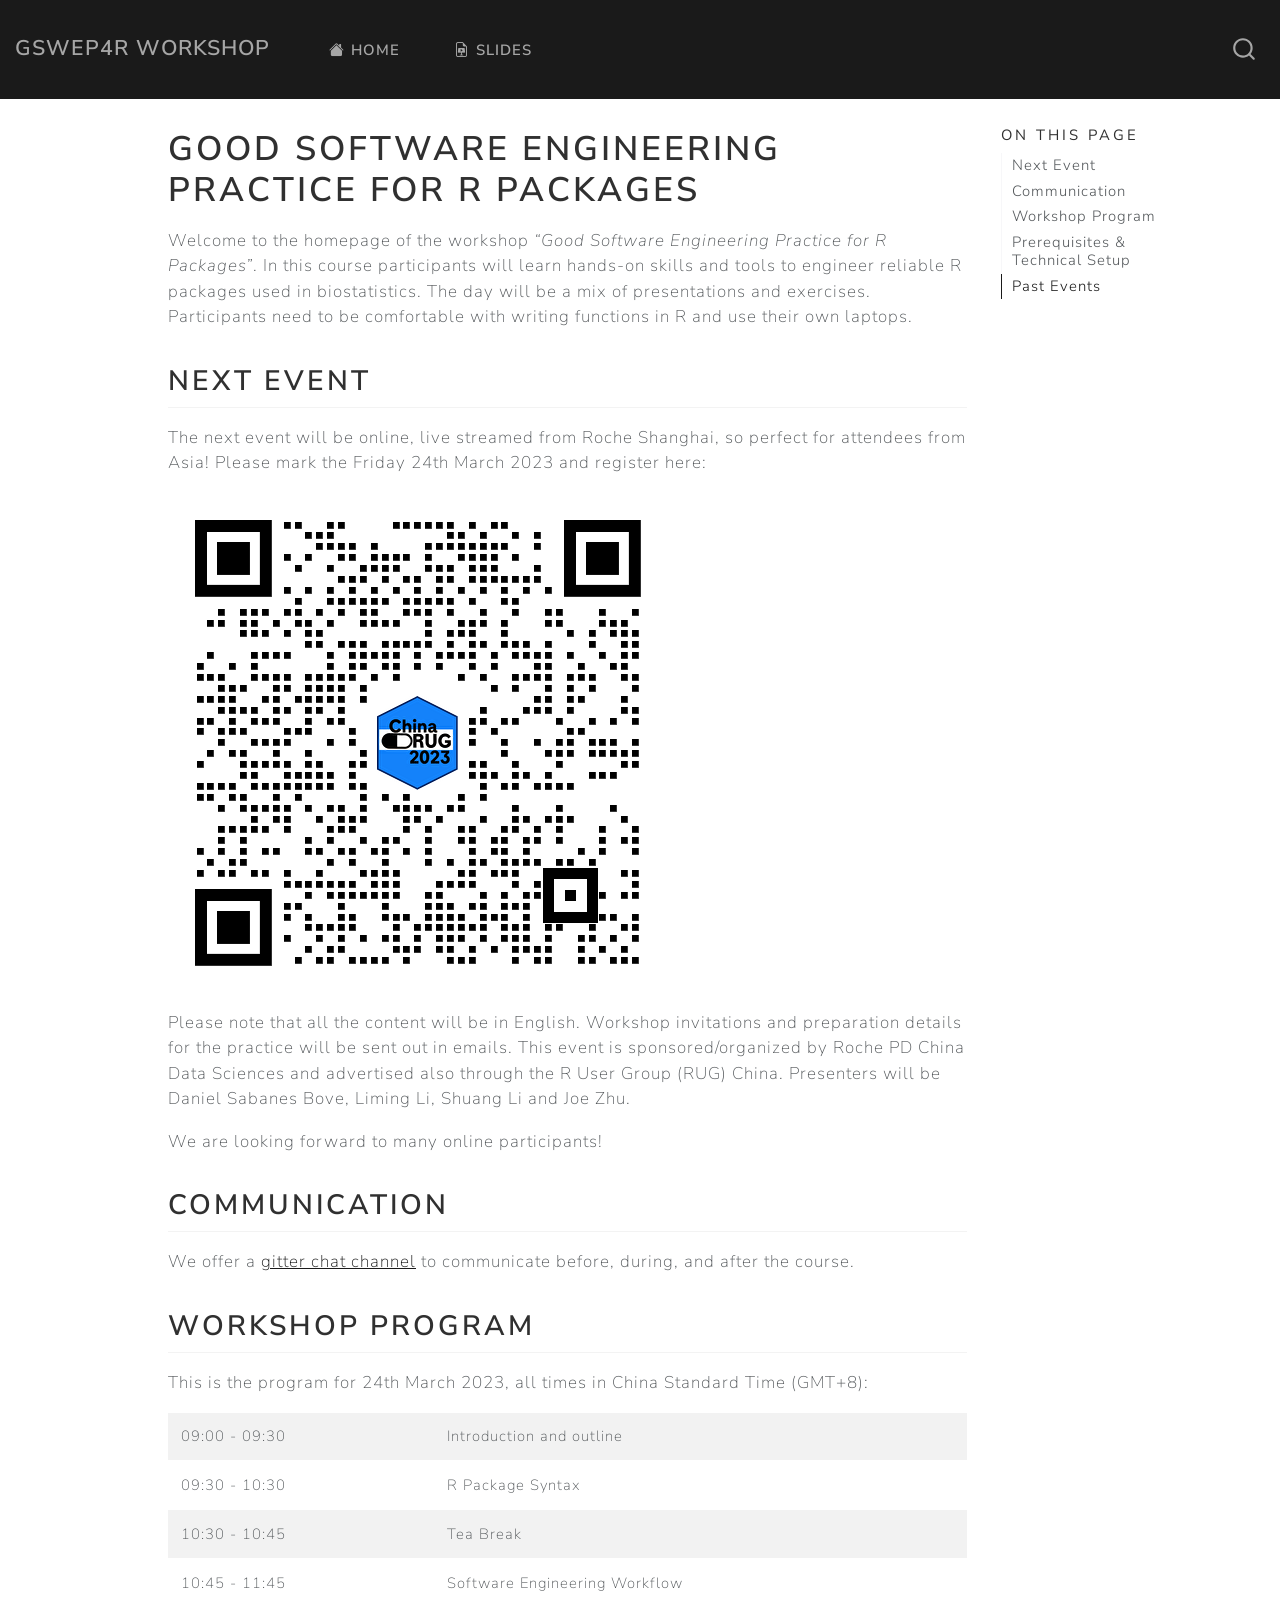
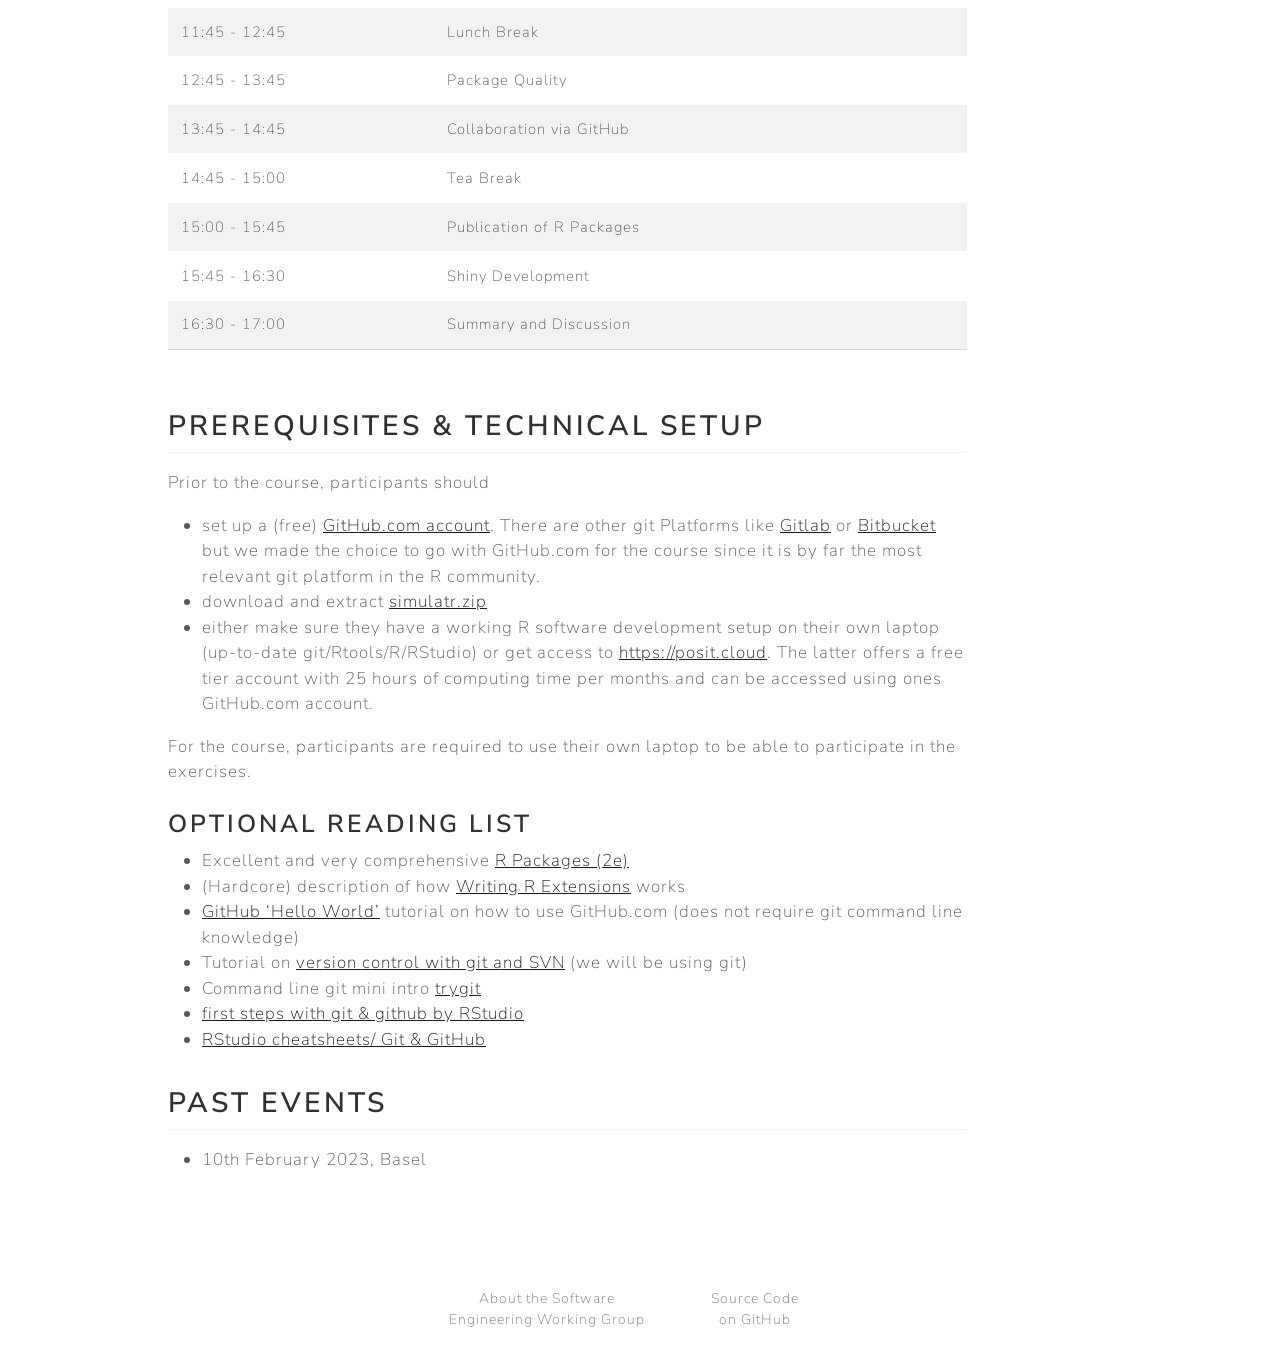
==== index.html @ db61dd80 "deploy: 1c4f6237d83f800ac7778e2af74d31e7d1743dab" ====
<!DOCTYPE html>
<html xmlns="http://www.w3.org/1999/xhtml" lang="en" xml:lang="en"><head>

<meta charset="utf-8">
<meta name="generator" content="quarto-1.3.433">

<meta name="viewport" content="width=device-width, initial-scale=1.0, user-scalable=yes">


<title>GSWEP4R Workshop - Good Software Engineering Practice for R Packages</title>
<style>
code{white-space: pre-wrap;}
span.smallcaps{font-variant: small-caps;}
div.columns{display: flex; gap: min(4vw, 1.5em);}
div.column{flex: auto; overflow-x: auto;}
div.hanging-indent{margin-left: 1.5em; text-indent: -1.5em;}
ul.task-list{list-style: none;}
ul.task-list li input[type="checkbox"] {
  width: 0.8em;
  margin: 0 0.8em 0.2em -1em; /* quarto-specific, see https://github.com/quarto-dev/quarto-cli/issues/4556 */ 
  vertical-align: middle;
}
</style>


<script src="site_libs/quarto-nav/quarto-nav.js"></script>
<script src="site_libs/quarto-nav/headroom.min.js"></script>
<script src="site_libs/clipboard/clipboard.min.js"></script>
<script src="site_libs/quarto-search/autocomplete.umd.js"></script>
<script src="site_libs/quarto-search/fuse.min.js"></script>
<script src="site_libs/quarto-search/quarto-search.js"></script>
<meta name="quarto:offset" content="./">
<script src="site_libs/quarto-html/quarto.js"></script>
<script src="site_libs/quarto-html/popper.min.js"></script>
<script src="site_libs/quarto-html/tippy.umd.min.js"></script>
<script src="site_libs/quarto-html/anchor.min.js"></script>
<link href="site_libs/quarto-html/tippy.css" rel="stylesheet">
<link href="site_libs/quarto-html/quarto-syntax-highlighting.css" rel="stylesheet" id="quarto-text-highlighting-styles">
<script src="site_libs/bootstrap/bootstrap.min.js"></script>
<link href="site_libs/bootstrap/bootstrap-icons.css" rel="stylesheet">
<link href="site_libs/bootstrap/bootstrap.min.css" rel="stylesheet" id="quarto-bootstrap" data-mode="light">
<script id="quarto-search-options" type="application/json">{
  "location": "navbar",
  "copy-button": false,
  "collapse-after": 3,
  "panel-placement": "end",
  "type": "overlay",
  "limit": 20,
  "language": {
    "search-no-results-text": "No results",
    "search-matching-documents-text": "matching documents",
    "search-copy-link-title": "Copy link to search",
    "search-hide-matches-text": "Hide additional matches",
    "search-more-match-text": "more match in this document",
    "search-more-matches-text": "more matches in this document",
    "search-clear-button-title": "Clear",
    "search-detached-cancel-button-title": "Cancel",
    "search-submit-button-title": "Submit",
    "search-label": "Search"
  }
}</script>


<link rel="stylesheet" href="styles.css">
</head>

<body class="nav-fixed">

<div id="quarto-search-results"></div>
  <header id="quarto-header" class="headroom fixed-top">
    <nav class="navbar navbar-expand-lg navbar-dark ">
      <div class="navbar-container container-fluid">
      <div class="navbar-brand-container">
    <a class="navbar-brand" href="./index.html">
    <span class="navbar-title">GSWEP4R Workshop</span>
    </a>
  </div>
            <div id="quarto-search" class="" title="Search"></div>
          <button class="navbar-toggler" type="button" data-bs-toggle="collapse" data-bs-target="#navbarCollapse" aria-controls="navbarCollapse" aria-expanded="false" aria-label="Toggle navigation" onclick="if (window.quartoToggleHeadroom) { window.quartoToggleHeadroom(); }">
  <span class="navbar-toggler-icon"></span>
</button>
          <div class="collapse navbar-collapse" id="navbarCollapse">
            <ul class="navbar-nav navbar-nav-scroll me-auto">
  <li class="nav-item">
    <a class="nav-link active" href="./index.html" rel="" target="" aria-current="page"><i class="bi bi-house-fill" role="img">
</i> 
 <span class="menu-text">Home</span></a>
  </li>  
  <li class="nav-item">
    <a class="nav-link" href="./listing.html" rel="" target=""><i class="bi bi-file-earmark-slides" role="img">
</i> 
 <span class="menu-text">Slides</span></a>
  </li>  
</ul>
            <div class="quarto-navbar-tools ms-auto">
</div>
          </div> <!-- /navcollapse -->
      </div> <!-- /container-fluid -->
    </nav>
</header>
<!-- content -->
<div id="quarto-content" class="quarto-container page-columns page-rows-contents page-layout-article page-navbar">
<!-- sidebar -->
<!-- margin-sidebar -->
    <div id="quarto-margin-sidebar" class="sidebar margin-sidebar">
        <nav id="TOC" role="doc-toc" class="toc-active">
    <h2 id="toc-title">On this page</h2>
   
  <ul>
  <li><a href="#next-event" id="toc-next-event" class="nav-link active" data-scroll-target="#next-event">Next Event</a></li>
  <li><a href="#communication" id="toc-communication" class="nav-link" data-scroll-target="#communication">Communication</a></li>
  <li><a href="#workshop-program" id="toc-workshop-program" class="nav-link" data-scroll-target="#workshop-program">Workshop Program</a></li>
  <li><a href="#prerequisites-technical-setup" id="toc-prerequisites-technical-setup" class="nav-link" data-scroll-target="#prerequisites-technical-setup">Prerequisites &amp; Technical Setup</a>
  <ul class="collapse">
  <li><a href="#optional-reading-list" id="toc-optional-reading-list" class="nav-link" data-scroll-target="#optional-reading-list">Optional reading list</a></li>
  </ul></li>
  <li><a href="#past-events" id="toc-past-events" class="nav-link" data-scroll-target="#past-events">Past Events</a></li>
  </ul>
</nav>
    </div>
<!-- main -->
<main class="content" id="quarto-document-content">

<header id="title-block-header" class="quarto-title-block default">
<div class="quarto-title">
<h1 class="title">Good Software Engineering Practice for R Packages</h1>
</div>



<div class="quarto-title-meta">

    
  
    
  </div>
  

</header>

<!--
Creators (initial authors): 
- Daniel Sabanes Bove, https://github.com/danielinteractive/ and www.linkedin.com/in/danielsabanesbove/
- Friedrich Pahlke, https://github.com/fpahlke/ and www.linkedin.com/in/pahlke/
- Kevin Kunzmann, https://github.com/kkmann/ and https://www.linkedin.com/in/kevin-kunzmann-6486a11bb/
In the current version, changes were done by (later authors):
- Liming Li, https://github.com/clarkliming
- Joe Zhu, https://github.com/shajoezhu and http://www.linkedin.com/in/joe-zhu-464b5818
- Shuang Li, https://github.com/shuangli22
License: This work is licensed under the Creative Commons Attribution-ShareAlike 4.0 International License.
To view a copy of this license, visit http://creativecommons.org/licenses/by-sa/4.0/.
The source files are hosted at https://github.com/openpharma/workshop-r-swe, which is forked from
the original version at https://github.com/kkmann/workshop-r-swe.
Important: To use this work you must provide the name of the creators (initial authors), a link to the material, a link to the license, and indicate if changes were made.
-->
<p>Welcome to the homepage of the workshop <em>“Good Software Engineering Practice for R Packages”</em>. In this course participants will learn hands-on skills and tools to engineer reliable R packages used in biostatistics. The day will be a mix of presentations and exercises. Participants need to be comfortable with writing functions in R and use their own laptops.</p>
<section id="next-event" class="level2">
<h2 class="anchored" data-anchor-id="next-event">Next Event</h2>
<p>The next event will be online, live streamed from Roche Shanghai, so perfect for attendees from Asia! Please mark the Friday 24th March 2023 and register here:</p>
<p><img src="resources/asia-24Mar2023-barcode.png" class="img-fluid"></p>
<p>Please note that all the content will be in English. Workshop invitations and preparation details for the practice will be sent out in emails. This event is sponsored/organized by Roche PD China Data Sciences and advertised also through the R User Group (RUG) China. Presenters will be Daniel Sabanes Bove, Liming Li, Shuang Li and Joe Zhu.</p>
<p>We are looking forward to many online participants!</p>
</section>
<section id="communication" class="level2">
<h2 class="anchored" data-anchor-id="communication">Communication</h2>
<p>We offer a <a href="https://matrix.to/#/#workshop-r-swe_community:gitter.im">gitter chat channel</a> to communicate before, during, and after the course.</p>
</section>
<section id="workshop-program" class="level2">
<h2 class="anchored" data-anchor-id="workshop-program">Workshop Program</h2>
<p>This is the program for 24th March 2023, all times in China Standard Time (GMT+8):</p>
<div class="cell">
<div class="cell-output-display">
<table class="table table-sm table-striped small">
<tbody>
<tr class="odd">
<td style="text-align: left;">09:00 - 09:30</td>
<td style="text-align: left;">Introduction and outline</td>
</tr>
<tr class="even">
<td style="text-align: left;">09:30 - 10:30</td>
<td style="text-align: left;">R Package Syntax</td>
</tr>
<tr class="odd">
<td style="text-align: left;">10:30 - 10:45</td>
<td style="text-align: left;">Tea Break</td>
</tr>
<tr class="even">
<td style="text-align: left;">10:45 - 11:45</td>
<td style="text-align: left;">Software Engineering Workflow</td>
</tr>
<tr class="odd">
<td style="text-align: left;">11:45 - 12:45</td>
<td style="text-align: left;">Lunch Break</td>
</tr>
<tr class="even">
<td style="text-align: left;">12:45 - 13:45</td>
<td style="text-align: left;">Package Quality</td>
</tr>
<tr class="odd">
<td style="text-align: left;">13:45 - 14:45</td>
<td style="text-align: left;">Collaboration via GitHub</td>
</tr>
<tr class="even">
<td style="text-align: left;">14:45 - 15:00</td>
<td style="text-align: left;">Tea Break</td>
</tr>
<tr class="odd">
<td style="text-align: left;">15:00 - 15:45</td>
<td style="text-align: left;">Publication of R Packages</td>
</tr>
<tr class="even">
<td style="text-align: left;">15:45 - 16:30</td>
<td style="text-align: left;">Shiny Development</td>
</tr>
<tr class="odd">
<td style="text-align: left;">16:30 - 17:00</td>
<td style="text-align: left;">Summary and Discussion</td>
</tr>
</tbody>
</table>
</div>
</div>
</section>
<section id="prerequisites-technical-setup" class="level2">
<h2 class="anchored" data-anchor-id="prerequisites-technical-setup">Prerequisites &amp; Technical Setup</h2>
<p>Prior to the course, participants should</p>
<ul>
<li>set up a (free) <a href="https://github.com/join">GitHub.com account</a>. There are other git Platforms like <a href="https://about.gitlab.com/">Gitlab</a> or <a href="https://bitbucket.org/">Bitbucket</a> but we made the choice to go with GitHub.com for the course since it is by far the most relevant git platform in the R community.</li>
<li>download and extract <a href="slides/download/simulatr.zip">simulatr.zip</a></li>
<li>either make sure they have a working R software development setup on their own laptop (up-to-date git/Rtools/R/RStudio) or get access to <a href="https://posit.cloud" class="uri">https://posit.cloud</a>. The latter offers a free tier account with 25 hours of computing time per months and can be accessed using ones GitHub.com account.</li>
</ul>
<p>For the course, participants are required to use their own laptop to be able to participate in the exercises.</p>
<section id="optional-reading-list" class="level3">
<h3 class="anchored" data-anchor-id="optional-reading-list">Optional reading list</h3>
<ul>
<li>Excellent and very comprehensive <a href="https://r-pkgs.org/">R Packages (2e)</a></li>
<li>(Hardcore) description of how <a href="https://cran.r-project.org/doc/manuals/R-exts.html">Writing R Extensions</a> works</li>
<li><a href="https://docs.github.com/en/get-started/quickstart/hello-world">GitHub ‘Hello World’</a> tutorial on how to use GitHub.com (does not require git command line knowledge)</li>
<li>Tutorial on <a href="https://support.posit.co/hc/en-us/articles/200532077-Version-Control-with-Git-and-SVN">version control with git and SVN</a> (we will be using git)</li>
<li>Command line git mini intro <a href="https://trygit.js.org/">trygit</a></li>
<li><a href="https://www.youtube.com/watch?v=jN6tvgt3GK8">first steps with git &amp; github by RStudio</a></li>
<li><a href="https://github.com/rstudio/cheatsheets/blob/main/git-github.pdf">RStudio cheatsheets/ Git &amp; GitHub</a></li>
</ul>
</section>
</section>
<section id="past-events" class="level2">
<h2 class="anchored" data-anchor-id="past-events">Past Events</h2>
<ul>
<li>10th February 2023, Basel</li>
</ul>


</section>

</main> <!-- /main -->
<script id="quarto-html-after-body" type="application/javascript">
window.document.addEventListener("DOMContentLoaded", function (event) {
  const toggleBodyColorMode = (bsSheetEl) => {
    const mode = bsSheetEl.getAttribute("data-mode");
    const bodyEl = window.document.querySelector("body");
    if (mode === "dark") {
      bodyEl.classList.add("quarto-dark");
      bodyEl.classList.remove("quarto-light");
    } else {
      bodyEl.classList.add("quarto-light");
      bodyEl.classList.remove("quarto-dark");
    }
  }
  const toggleBodyColorPrimary = () => {
    const bsSheetEl = window.document.querySelector("link#quarto-bootstrap");
    if (bsSheetEl) {
      toggleBodyColorMode(bsSheetEl);
    }
  }
  toggleBodyColorPrimary();  
  const icon = "";
  const anchorJS = new window.AnchorJS();
  anchorJS.options = {
    placement: 'right',
    icon: icon
  };
  anchorJS.add('.anchored');
  const isCodeAnnotation = (el) => {
    for (const clz of el.classList) {
      if (clz.startsWith('code-annotation-')) {                     
        return true;
      }
    }
    return false;
  }
  const clipboard = new window.ClipboardJS('.code-copy-button', {
    text: function(trigger) {
      const codeEl = trigger.previousElementSibling.cloneNode(true);
      for (const childEl of codeEl.children) {
        if (isCodeAnnotation(childEl)) {
          childEl.remove();
        }
      }
      return codeEl.innerText;
    }
  });
  clipboard.on('success', function(e) {
    // button target
    const button = e.trigger;
    // don't keep focus
    button.blur();
    // flash "checked"
    button.classList.add('code-copy-button-checked');
    var currentTitle = button.getAttribute("title");
    button.setAttribute("title", "Copied!");
    let tooltip;
    if (window.bootstrap) {
      button.setAttribute("data-bs-toggle", "tooltip");
      button.setAttribute("data-bs-placement", "left");
      button.setAttribute("data-bs-title", "Copied!");
      tooltip = new bootstrap.Tooltip(button, 
        { trigger: "manual", 
          customClass: "code-copy-button-tooltip",
          offset: [0, -8]});
      tooltip.show();    
    }
    setTimeout(function() {
      if (tooltip) {
        tooltip.hide();
        button.removeAttribute("data-bs-title");
        button.removeAttribute("data-bs-toggle");
        button.removeAttribute("data-bs-placement");
      }
      button.setAttribute("title", currentTitle);
      button.classList.remove('code-copy-button-checked');
    }, 1000);
    // clear code selection
    e.clearSelection();
  });
  function tippyHover(el, contentFn) {
    const config = {
      allowHTML: true,
      content: contentFn,
      maxWidth: 500,
      delay: 100,
      arrow: false,
      appendTo: function(el) {
          return el.parentElement;
      },
      interactive: true,
      interactiveBorder: 10,
      theme: 'quarto',
      placement: 'bottom-start'
    };
    window.tippy(el, config); 
  }
  const noterefs = window.document.querySelectorAll('a[role="doc-noteref"]');
  for (var i=0; i<noterefs.length; i++) {
    const ref = noterefs[i];
    tippyHover(ref, function() {
      // use id or data attribute instead here
      let href = ref.getAttribute('data-footnote-href') || ref.getAttribute('href');
      try { href = new URL(href).hash; } catch {}
      const id = href.replace(/^#\/?/, "");
      const note = window.document.getElementById(id);
      return note.innerHTML;
    });
  }
      let selectedAnnoteEl;
      const selectorForAnnotation = ( cell, annotation) => {
        let cellAttr = 'data-code-cell="' + cell + '"';
        let lineAttr = 'data-code-annotation="' +  annotation + '"';
        const selector = 'span[' + cellAttr + '][' + lineAttr + ']';
        return selector;
      }
      const selectCodeLines = (annoteEl) => {
        const doc = window.document;
        const targetCell = annoteEl.getAttribute("data-target-cell");
        const targetAnnotation = annoteEl.getAttribute("data-target-annotation");
        const annoteSpan = window.document.querySelector(selectorForAnnotation(targetCell, targetAnnotation));
        const lines = annoteSpan.getAttribute("data-code-lines").split(",");
        const lineIds = lines.map((line) => {
          return targetCell + "-" + line;
        })
        let top = null;
        let height = null;
        let parent = null;
        if (lineIds.length > 0) {
            //compute the position of the single el (top and bottom and make a div)
            const el = window.document.getElementById(lineIds[0]);
            top = el.offsetTop;
            height = el.offsetHeight;
            parent = el.parentElement.parentElement;
          if (lineIds.length > 1) {
            const lastEl = window.document.getElementById(lineIds[lineIds.length - 1]);
            const bottom = lastEl.offsetTop + lastEl.offsetHeight;
            height = bottom - top;
          }
          if (top !== null && height !== null && parent !== null) {
            // cook up a div (if necessary) and position it 
            let div = window.document.getElementById("code-annotation-line-highlight");
            if (div === null) {
              div = window.document.createElement("div");
              div.setAttribute("id", "code-annotation-line-highlight");
              div.style.position = 'absolute';
              parent.appendChild(div);
            }
            div.style.top = top - 2 + "px";
            div.style.height = height + 4 + "px";
            let gutterDiv = window.document.getElementById("code-annotation-line-highlight-gutter");
            if (gutterDiv === null) {
              gutterDiv = window.document.createElement("div");
              gutterDiv.setAttribute("id", "code-annotation-line-highlight-gutter");
              gutterDiv.style.position = 'absolute';
              const codeCell = window.document.getElementById(targetCell);
              const gutter = codeCell.querySelector('.code-annotation-gutter');
              gutter.appendChild(gutterDiv);
            }
            gutterDiv.style.top = top - 2 + "px";
            gutterDiv.style.height = height + 4 + "px";
          }
          selectedAnnoteEl = annoteEl;
        }
      };
      const unselectCodeLines = () => {
        const elementsIds = ["code-annotation-line-highlight", "code-annotation-line-highlight-gutter"];
        elementsIds.forEach((elId) => {
          const div = window.document.getElementById(elId);
          if (div) {
            div.remove();
          }
        });
        selectedAnnoteEl = undefined;
      };
      // Attach click handler to the DT
      const annoteDls = window.document.querySelectorAll('dt[data-target-cell]');
      for (const annoteDlNode of annoteDls) {
        annoteDlNode.addEventListener('click', (event) => {
          const clickedEl = event.target;
          if (clickedEl !== selectedAnnoteEl) {
            unselectCodeLines();
            const activeEl = window.document.querySelector('dt[data-target-cell].code-annotation-active');
            if (activeEl) {
              activeEl.classList.remove('code-annotation-active');
            }
            selectCodeLines(clickedEl);
            clickedEl.classList.add('code-annotation-active');
          } else {
            // Unselect the line
            unselectCodeLines();
            clickedEl.classList.remove('code-annotation-active');
          }
        });
      }
  const findCites = (el) => {
    const parentEl = el.parentElement;
    if (parentEl) {
      const cites = parentEl.dataset.cites;
      if (cites) {
        return {
          el,
          cites: cites.split(' ')
        };
      } else {
        return findCites(el.parentElement)
      }
    } else {
      return undefined;
    }
  };
  var bibliorefs = window.document.querySelectorAll('a[role="doc-biblioref"]');
  for (var i=0; i<bibliorefs.length; i++) {
    const ref = bibliorefs[i];
    const citeInfo = findCites(ref);
    if (citeInfo) {
      tippyHover(citeInfo.el, function() {
        var popup = window.document.createElement('div');
        citeInfo.cites.forEach(function(cite) {
          var citeDiv = window.document.createElement('div');
          citeDiv.classList.add('hanging-indent');
          citeDiv.classList.add('csl-entry');
          var biblioDiv = window.document.getElementById('ref-' + cite);
          if (biblioDiv) {
            citeDiv.innerHTML = biblioDiv.innerHTML;
          }
          popup.appendChild(citeDiv);
        });
        return popup.innerHTML;
      });
    }
  }
    var localhostRegex = new RegExp(/^(?:http|https):\/\/localhost\:?[0-9]*\//);
      var filterRegex = new RegExp("https:\/\/openpharma\.github\.io\/workshop-r-swe\/");
    var isInternal = (href) => {
        return filterRegex.test(href) || localhostRegex.test(href);
    }
    // Inspect non-navigation links and adorn them if external
 	var links = window.document.querySelectorAll('a[href]:not(.nav-link):not(.navbar-brand):not(.toc-action):not(.sidebar-link):not(.sidebar-item-toggle):not(.pagination-link):not(.no-external):not([aria-hidden]):not(.dropdown-item)');
    for (var i=0; i<links.length; i++) {
      const link = links[i];
      if (!isInternal(link.href)) {
          // target, if specified
          link.setAttribute("target", "_blank");
      }
    }
});
</script>
</div> <!-- /content -->
<footer class="footer">
  <div class="nav-footer">
    <div class="nav-footer-left">
      &nbsp;
    </div>   
    <div class="nav-footer-center">
      <ul class="footer-items list-unstyled">
    <li class="nav-item">
    <a class="nav-link" href="https://rconsortium.github.io/asa-biop-swe-wg/">About the Software Engineering Working Group</a>
  </li>  
    <li class="nav-item">
    <a class="nav-link" href="https://github.com/openpharma/workshop-r-swe">Source Code on GitHub</a>
  </li>  
</ul>
    </div>
    <div class="nav-footer-right">
      &nbsp;
    </div>
  </div>
</footer>



</body></html>
---- site_libs/quarto-html/tippy.css ----
.tippy-box[data-animation=fade][data-state=hidden]{opacity:0}[data-tippy-root]{max-width:calc(100vw - 10px)}.tippy-box{position:relative;background-color:#333;color:#fff;border-radius:4px;font-size:14px;line-height:1.4;white-space:normal;outline:0;transition-property:transform,visibility,opacity}.tippy-box[data-placement^=top]>.tippy-arrow{bottom:0}.tippy-box[data-placement^=top]>.tippy-arrow:before{bottom:-7px;left:0;border-width:8px 8px 0;border-top-color:initial;transform-origin:center top}.tippy-box[data-placement^=bottom]>.tippy-arrow{top:0}.tippy-box[data-placement^=bottom]>.tippy-arrow:before{top:-7px;left:0;border-width:0 8px 8px;border-bottom-color:initial;transform-origin:center bottom}.tippy-box[data-placement^=left]>.tippy-arrow{right:0}.tippy-box[data-placement^=left]>.tippy-arrow:before{border-width:8px 0 8px 8px;border-left-color:initial;right:-7px;transform-origin:center left}.tippy-box[data-placement^=right]>.tippy-arrow{left:0}.tippy-box[data-placement^=right]>.tippy-arrow:before{left:-7px;border-width:8px 8px 8px 0;border-right-color:initial;transform-origin:center right}.tippy-box[data-inertia][data-state=visible]{transition-timing-function:cubic-bezier(.54,1.5,.38,1.11)}.tippy-arrow{width:16px;height:16px;color:#333}.tippy-arrow:before{content:"";position:absolute;border-color:transparent;border-style:solid}.tippy-content{position:relative;padding:5px 9px;z-index:1}
---- site_libs/quarto-html/quarto-syntax-highlighting.css ----
/* quarto syntax highlight colors */
:root {
  --quarto-hl-ot-color: #003B4F;
  --quarto-hl-at-color: #657422;
  --quarto-hl-ss-color: #20794D;
  --quarto-hl-an-color: #5E5E5E;
  --quarto-hl-fu-color: #4758AB;
  --quarto-hl-st-color: #20794D;
  --quarto-hl-cf-color: #003B4F;
  --quarto-hl-op-color: #5E5E5E;
  --quarto-hl-er-color: #AD0000;
  --quarto-hl-bn-color: #AD0000;
  --quarto-hl-al-color: #AD0000;
  --quarto-hl-va-color: #111111;
  --quarto-hl-bu-color: inherit;
  --quarto-hl-ex-color: inherit;
  --quarto-hl-pp-color: #AD0000;
  --quarto-hl-in-color: #5E5E5E;
  --quarto-hl-vs-color: #20794D;
  --quarto-hl-wa-color: #5E5E5E;
  --quarto-hl-do-color: #5E5E5E;
  --quarto-hl-im-color: #00769E;
  --quarto-hl-ch-color: #20794D;
  --quarto-hl-dt-color: #AD0000;
  --quarto-hl-fl-color: #AD0000;
  --quarto-hl-co-color: #5E5E5E;
  --quarto-hl-cv-color: #5E5E5E;
  --quarto-hl-cn-color: #8f5902;
  --quarto-hl-sc-color: #5E5E5E;
  --quarto-hl-dv-color: #AD0000;
  --quarto-hl-kw-color: #003B4F;
}

/* other quarto variables */
:root {
  --quarto-font-monospace: SFMono-Regular, Menlo, Monaco, Consolas, "Liberation Mono", "Courier New", monospace;
}

pre > code.sourceCode > span {
  color: #003B4F;
}

code span {
  color: #003B4F;
}

code.sourceCode > span {
  color: #003B4F;
}

div.sourceCode,
div.sourceCode pre.sourceCode {
  color: #003B4F;
}

code span.ot {
  color: #003B4F;
  font-style: inherit;
}

code span.at {
  color: #657422;
  font-style: inherit;
}

code span.ss {
  color: #20794D;
  font-style: inherit;
}

code span.an {
  color: #5E5E5E;
  font-style: inherit;
}

code span.fu {
  color: #4758AB;
  font-style: inherit;
}

code span.st {
  color: #20794D;
  font-style: inherit;
}

code span.cf {
  color: #003B4F;
  font-style: inherit;
}

code span.op {
  color: #5E5E5E;
  font-style: inherit;
}

code span.er {
  color: #AD0000;
  font-style: inherit;
}

code span.bn {
  color: #AD0000;
  font-style: inherit;
}

code span.al {
  color: #AD0000;
  font-style: inherit;
}

code span.va {
  color: #111111;
  font-style: inherit;
}

code span.bu {
  font-style: inherit;
}

code span.ex {
  font-style: inherit;
}

code span.pp {
  color: #AD0000;
  font-style: inherit;
}

code span.in {
  color: #5E5E5E;
  font-style: inherit;
}

code span.vs {
  color: #20794D;
  font-style: inherit;
}

code span.wa {
  color: #5E5E5E;
  font-style: italic;
}

code span.do {
  color: #5E5E5E;
  font-style: italic;
}

code span.im {
  color: #00769E;
  font-style: inherit;
}

code span.ch {
  color: #20794D;
  font-style: inherit;
}

code span.dt {
  color: #AD0000;
  font-style: inherit;
}

code span.fl {
  color: #AD0000;
  font-style: inherit;
}

code span.co {
  color: #5E5E5E;
  font-style: inherit;
}

code span.cv {
  color: #5E5E5E;
  font-style: italic;
}

code span.cn {
  color: #8f5902;
  font-style: inherit;
}

code span.sc {
  color: #5E5E5E;
  font-style: inherit;
}

code span.dv {
  color: #AD0000;
  font-style: inherit;
}

code span.kw {
  color: #003B4F;
  font-style: inherit;
}

.prevent-inlining {
  content: "</";
}

/*# sourceMappingURL=debc5d5d77c3f9108843748ff7464032.css.map */
---- styles.css ----
/* css styles */

.copyright {
  color: #999999;
  font-size: 0.6em;
}
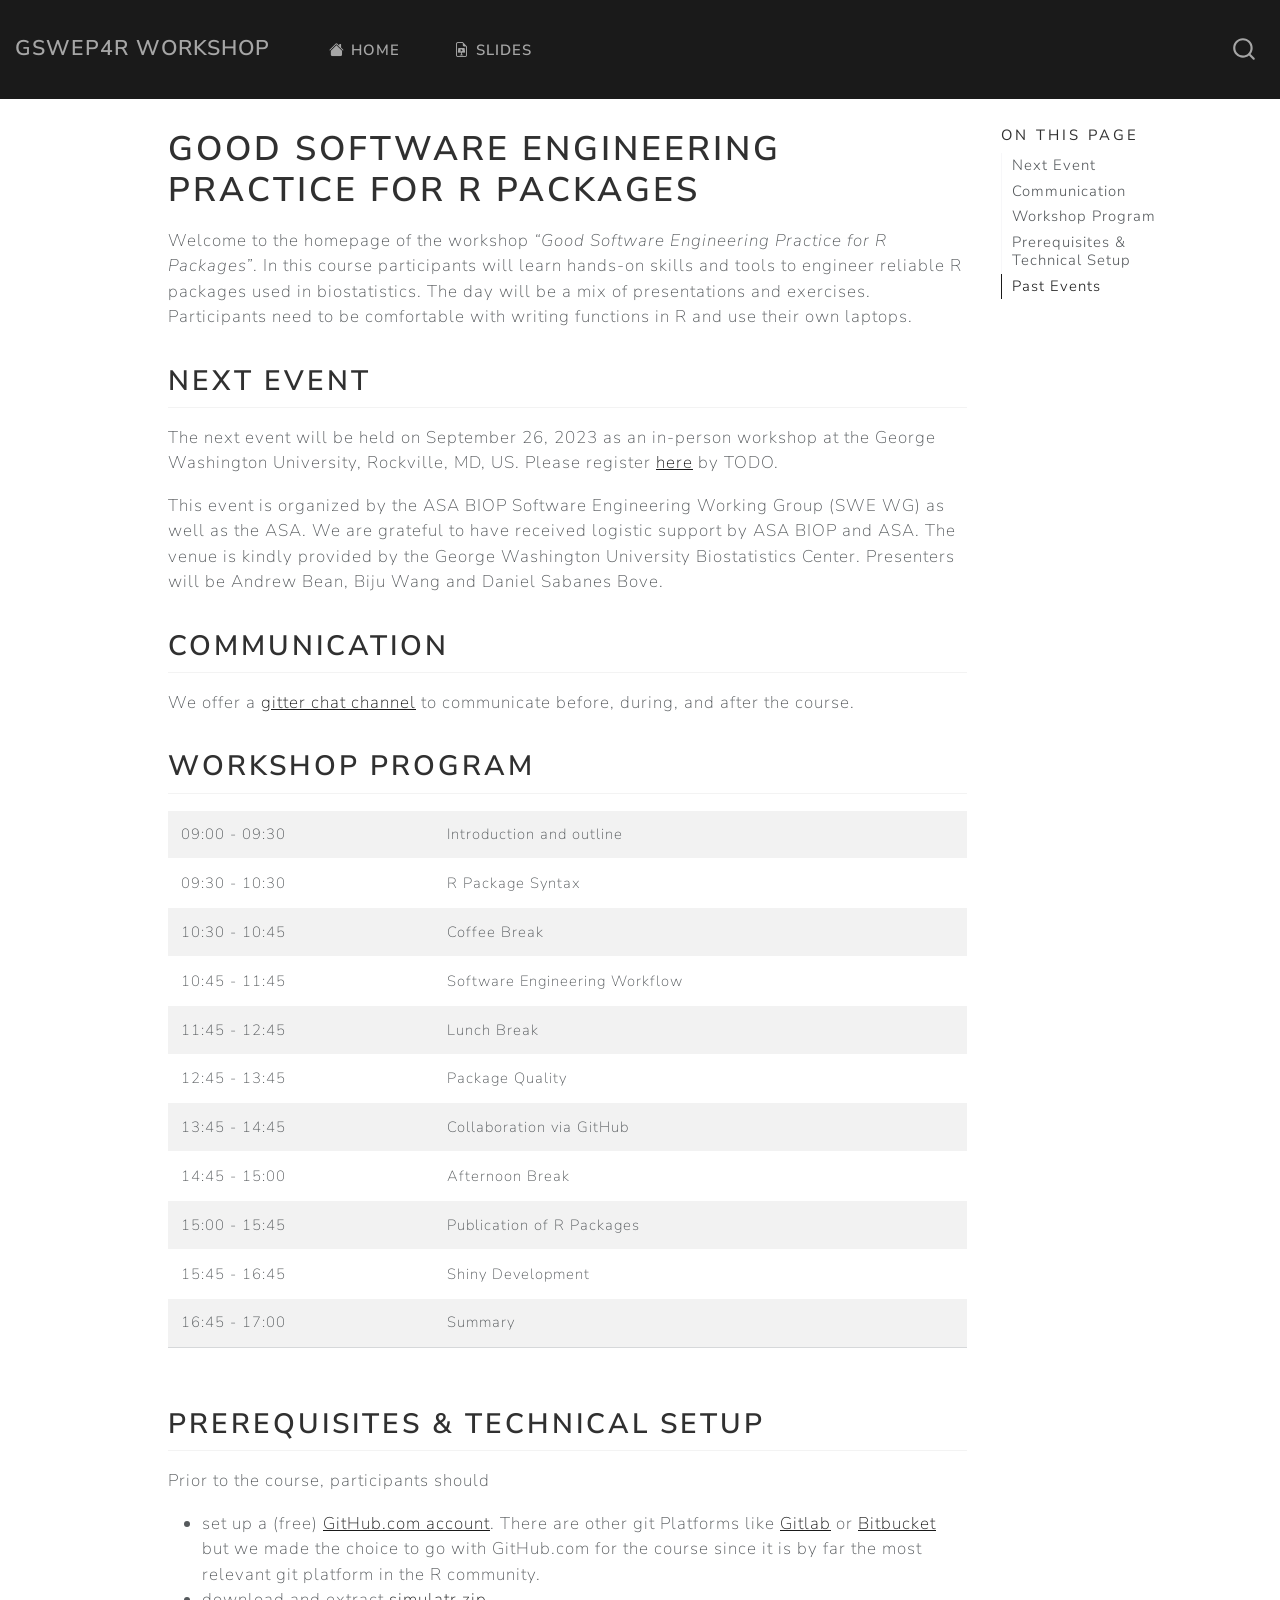
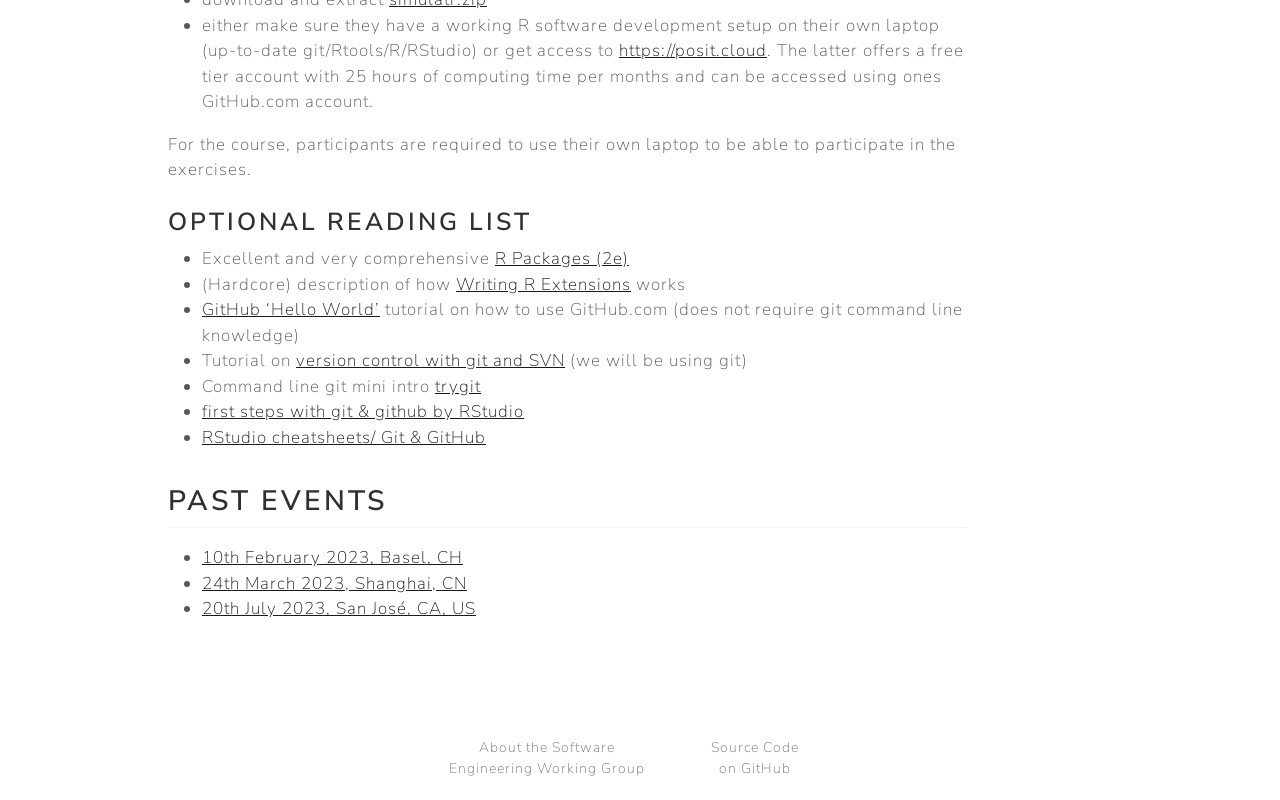
==== commit c2bdfe22: "deploy: 5274d658166925905793f9361ac94c7e4570b9a1" ====
--- a/index.html
+++ b/index.html
@@ -143,23 +143,23 @@
 - Daniel Sabanes Bove, https://github.com/danielinteractive/ and www.linkedin.com/in/danielsabanesbove/
 - Friedrich Pahlke, https://github.com/fpahlke/ and www.linkedin.com/in/pahlke/
 - Kevin Kunzmann, https://github.com/kkmann/ and https://www.linkedin.com/in/kevin-kunzmann-6486a11bb/
-In the current version, changes were done by (later authors):
 - Liming Li, https://github.com/clarkliming
 - Joe Zhu, https://github.com/shajoezhu and http://www.linkedin.com/in/joe-zhu-464b5818
 - Shuang Li, https://github.com/shuangli22
+In the current version, changes were done by (later authors):
+- Andrew Bean, https://www.linkedin.com/in/andrew-bean-83539116/ and https://github.com/andrew-bean
+- Biju (Ryan) Wang, https://www.linkedin.com/in/bijuwang/ and https://github.com/bijuwang
 License: This work is licensed under the Creative Commons Attribution-ShareAlike 4.0 International License.
 To view a copy of this license, visit http://creativecommons.org/licenses/by-sa/4.0/.
-The source files are hosted at https://github.com/openpharma/workshop-r-swe, which is forked from
-the original version at https://github.com/kkmann/workshop-r-swe.
+The source files are hosted at https://github.com/openpharma/workshop-r-swe-md, which is forked from
+the original version at https://github.com/openpharma/workshop-r-swe.
 Important: To use this work you must provide the name of the creators (initial authors), a link to the material, a link to the license, and indicate if changes were made.
 -->
 <p>Welcome to the homepage of the workshop <em>“Good Software Engineering Practice for R Packages”</em>. In this course participants will learn hands-on skills and tools to engineer reliable R packages used in biostatistics. The day will be a mix of presentations and exercises. Participants need to be comfortable with writing functions in R and use their own laptops.</p>
 <section id="next-event" class="level2">
 <h2 class="anchored" data-anchor-id="next-event">Next Event</h2>
-<p>The next event will be online, live streamed from Roche Shanghai, so perfect for attendees from Asia! Please mark the Friday 24th March 2023 and register here:</p>
-<p><img src="resources/asia-24Mar2023-barcode.png" class="img-fluid"></p>
-<p>Please note that all the content will be in English. Workshop invitations and preparation details for the practice will be sent out in emails. This event is sponsored/organized by Roche PD China Data Sciences and advertised also through the R User Group (RUG) China. Presenters will be Daniel Sabanes Bove, Liming Li, Shuang Li and Joe Zhu.</p>
-<p>We are looking forward to many online participants!</p>
+<p>The next event will be held on September 26, 2023 as an in-person workshop at the George Washington University, Rockville, MD, US. Please register <a href="https://todo.com">here</a> by TODO.</p>
+<p>This event is organized by the ASA BIOP Software Engineering Working Group (SWE WG) as well as the ASA. We are grateful to have received logistic support by ASA BIOP and ASA. The venue is kindly provided by the George Washington University Biostatistics Center. Presenters will be Andrew Bean, Biju Wang and Daniel Sabanes Bove.</p>
 </section>
 <section id="communication" class="level2">
 <h2 class="anchored" data-anchor-id="communication">Communication</h2>
@@ -167,7 +167,6 @@
 </section>
 <section id="workshop-program" class="level2">
 <h2 class="anchored" data-anchor-id="workshop-program">Workshop Program</h2>
-<p>This is the program for 24th March 2023, all times in China Standard Time (GMT+8):</p>
 <div class="cell">
 <div class="cell-output-display">
 <table class="table table-sm table-striped small">
@@ -182,7 +181,7 @@
 </tr>
 <tr class="odd">
 <td style="text-align: left;">10:30 - 10:45</td>
-<td style="text-align: left;">Tea Break</td>
+<td style="text-align: left;">Coffee Break</td>
 </tr>
 <tr class="even">
 <td style="text-align: left;">10:45 - 11:45</td>
@@ -202,19 +201,19 @@
 </tr>
 <tr class="even">
 <td style="text-align: left;">14:45 - 15:00</td>
-<td style="text-align: left;">Tea Break</td>
+<td style="text-align: left;">Afternoon Break</td>
 </tr>
 <tr class="odd">
 <td style="text-align: left;">15:00 - 15:45</td>
 <td style="text-align: left;">Publication of R Packages</td>
 </tr>
 <tr class="even">
-<td style="text-align: left;">15:45 - 16:30</td>
+<td style="text-align: left;">15:45 - 16:45</td>
 <td style="text-align: left;">Shiny Development</td>
 </tr>
 <tr class="odd">
-<td style="text-align: left;">16:30 - 17:00</td>
-<td style="text-align: left;">Summary and Discussion</td>
+<td style="text-align: left;">16:45 - 17:00</td>
+<td style="text-align: left;">Summary</td>
 </tr>
 </tbody>
 </table>
@@ -246,7 +245,9 @@
 <section id="past-events" class="level2">
 <h2 class="anchored" data-anchor-id="past-events">Past Events</h2>
 <ul>
-<li>10th February 2023, Basel</li>
+<li><a href="https://kkmann.github.io/workshop-r-swe/">10th February 2023, Basel, CH</a></li>
+<li><a href="https://openpharma.github.io/workshop-r-swe/">24th March 2023, Shanghai, CN</a></li>
+<li><a href="https://openpharma.github.io/workshop-r-swe-sf/">20th July 2023, San José, CA, US</a></li>
 </ul>
 
 
@@ -485,7 +486,7 @@
     }
   }
     var localhostRegex = new RegExp(/^(?:http|https):\/\/localhost\:?[0-9]*\//);
-      var filterRegex = new RegExp("https:\/\/openpharma\.github\.io\/workshop-r-swe\/");
+      var filterRegex = new RegExp("https:\/\/openpharma\.github\.io\/workshop-r-swe-md\/");
     var isInternal = (href) => {
         return filterRegex.test(href) || localhostRegex.test(href);
     }
@@ -512,7 +513,7 @@
     <a class="nav-link" href="https://rconsortium.github.io/asa-biop-swe-wg/">About the Software Engineering Working Group</a>
   </li>  
     <li class="nav-item">
-    <a class="nav-link" href="https://github.com/openpharma/workshop-r-swe">Source Code on GitHub</a>
+    <a class="nav-link" href="https://github.com/openpharma/workshop-r-swe-md">Source Code on GitHub</a>
   </li>  
 </ul>
     </div>
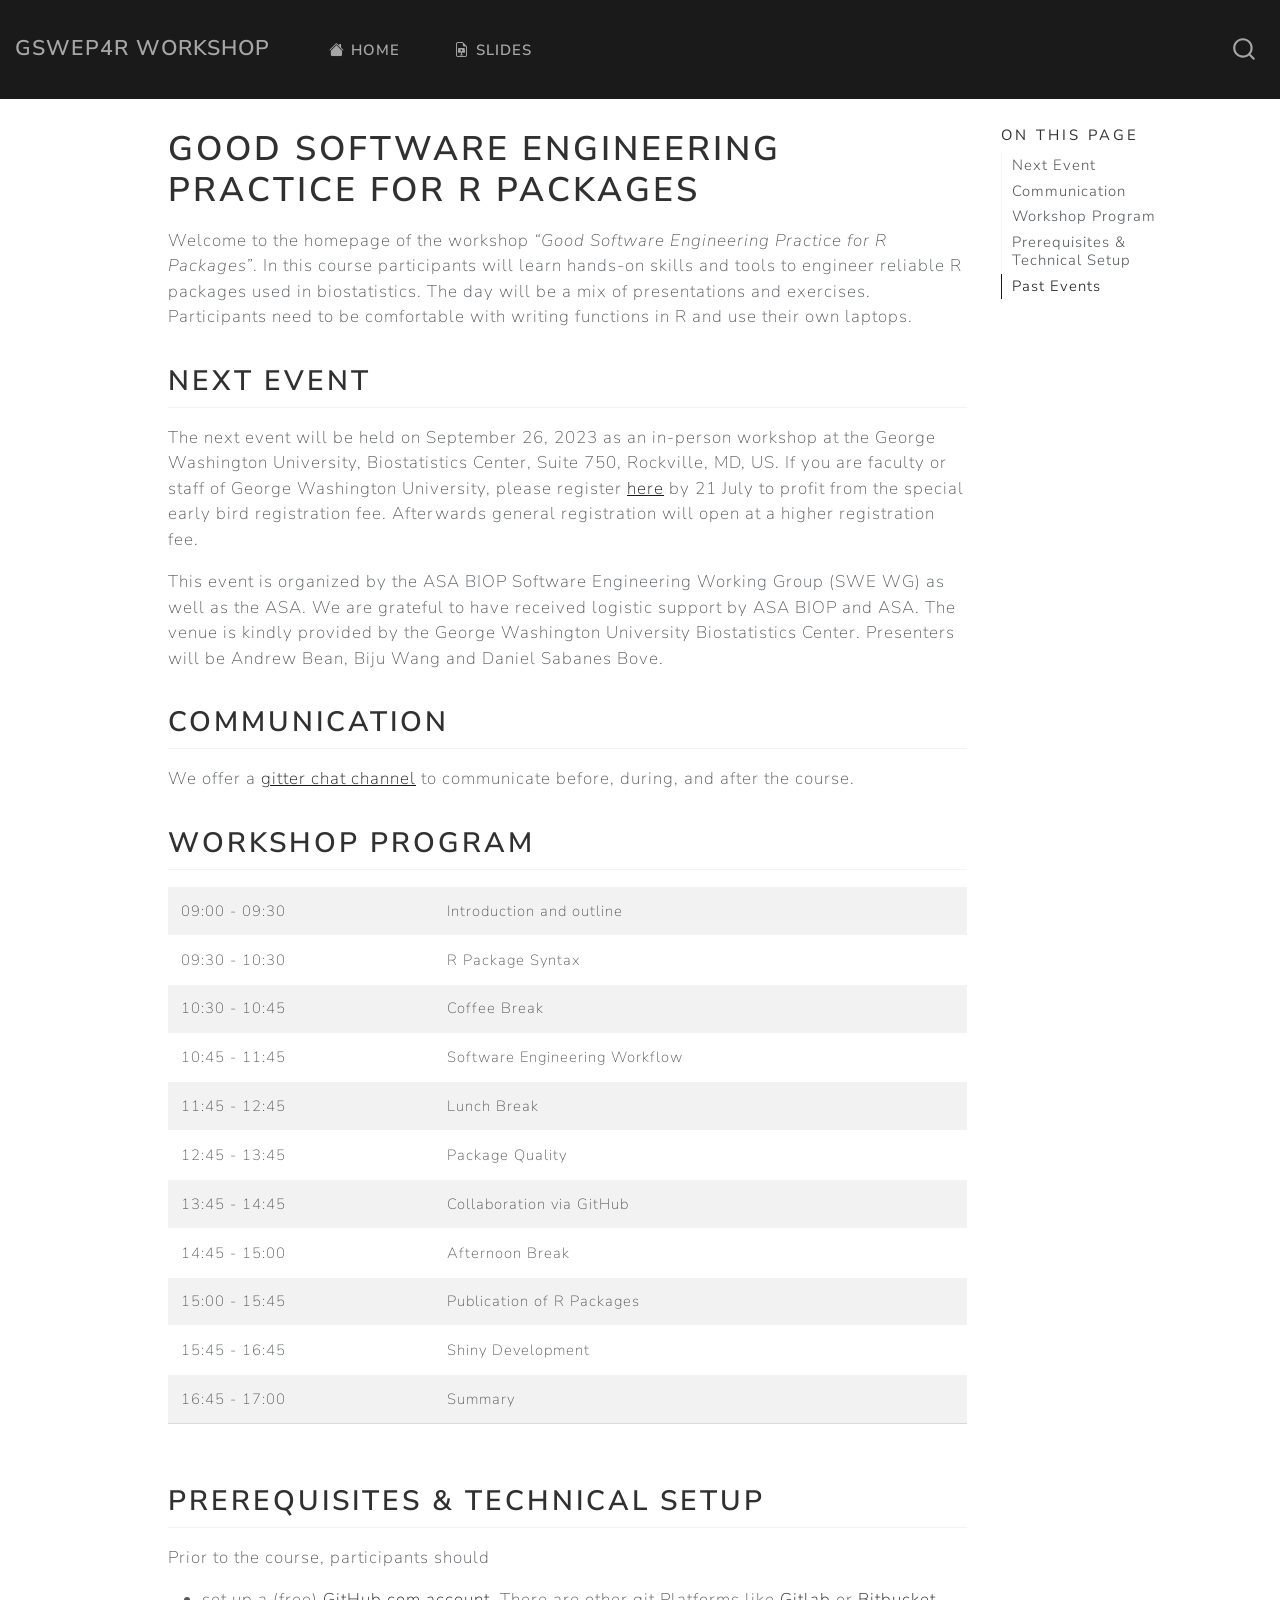
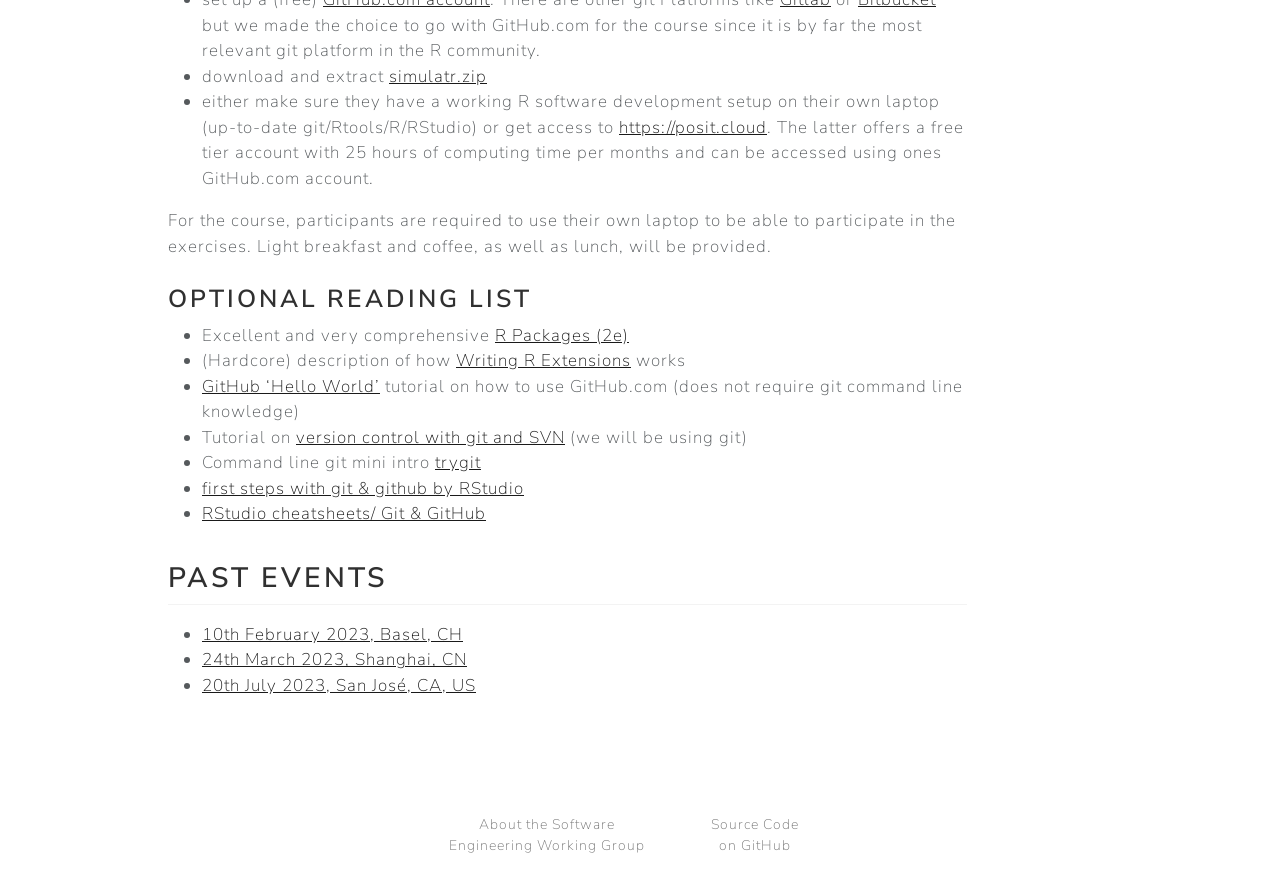
==== commit 9183dcf6: "deploy: 09de5096646bd118d64f29e93701de7c763567bd" ====
--- a/index.html
+++ b/index.html
@@ -158,7 +158,7 @@
 <p>Welcome to the homepage of the workshop <em>“Good Software Engineering Practice for R Packages”</em>. In this course participants will learn hands-on skills and tools to engineer reliable R packages used in biostatistics. The day will be a mix of presentations and exercises. Participants need to be comfortable with writing functions in R and use their own laptops.</p>
 <section id="next-event" class="level2">
 <h2 class="anchored" data-anchor-id="next-event">Next Event</h2>
-<p>The next event will be held on September 26, 2023 as an in-person workshop at the George Washington University, Rockville, MD, US. Please register <a href="https://todo.com">here</a> by TODO.</p>
+<p>The next event will be held on September 26, 2023 as an in-person workshop at the George Washington University, Biostatistics Center, Suite 750, Rockville, MD, US. If you are faculty or staff of George Washington University, please register <a href="https://www.eventbrite.com/e/good-software-engineering-practice-for-r-packages-tickets-675076410717?aff=oddtdtcreator">here</a> by 21 July to profit from the special early bird registration fee. Afterwards general registration will open at a higher registration fee.</p>
 <p>This event is organized by the ASA BIOP Software Engineering Working Group (SWE WG) as well as the ASA. We are grateful to have received logistic support by ASA BIOP and ASA. The venue is kindly provided by the George Washington University Biostatistics Center. Presenters will be Andrew Bean, Biju Wang and Daniel Sabanes Bove.</p>
 </section>
 <section id="communication" class="level2">
@@ -228,7 +228,7 @@
 <li>download and extract <a href="slides/download/simulatr.zip">simulatr.zip</a></li>
 <li>either make sure they have a working R software development setup on their own laptop (up-to-date git/Rtools/R/RStudio) or get access to <a href="https://posit.cloud" class="uri">https://posit.cloud</a>. The latter offers a free tier account with 25 hours of computing time per months and can be accessed using ones GitHub.com account.</li>
 </ul>
-<p>For the course, participants are required to use their own laptop to be able to participate in the exercises.</p>
+<p>For the course, participants are required to use their own laptop to be able to participate in the exercises. Light breakfast and coffee, as well as lunch, will be provided.</p>
 <section id="optional-reading-list" class="level3">
 <h3 class="anchored" data-anchor-id="optional-reading-list">Optional reading list</h3>
 <ul>
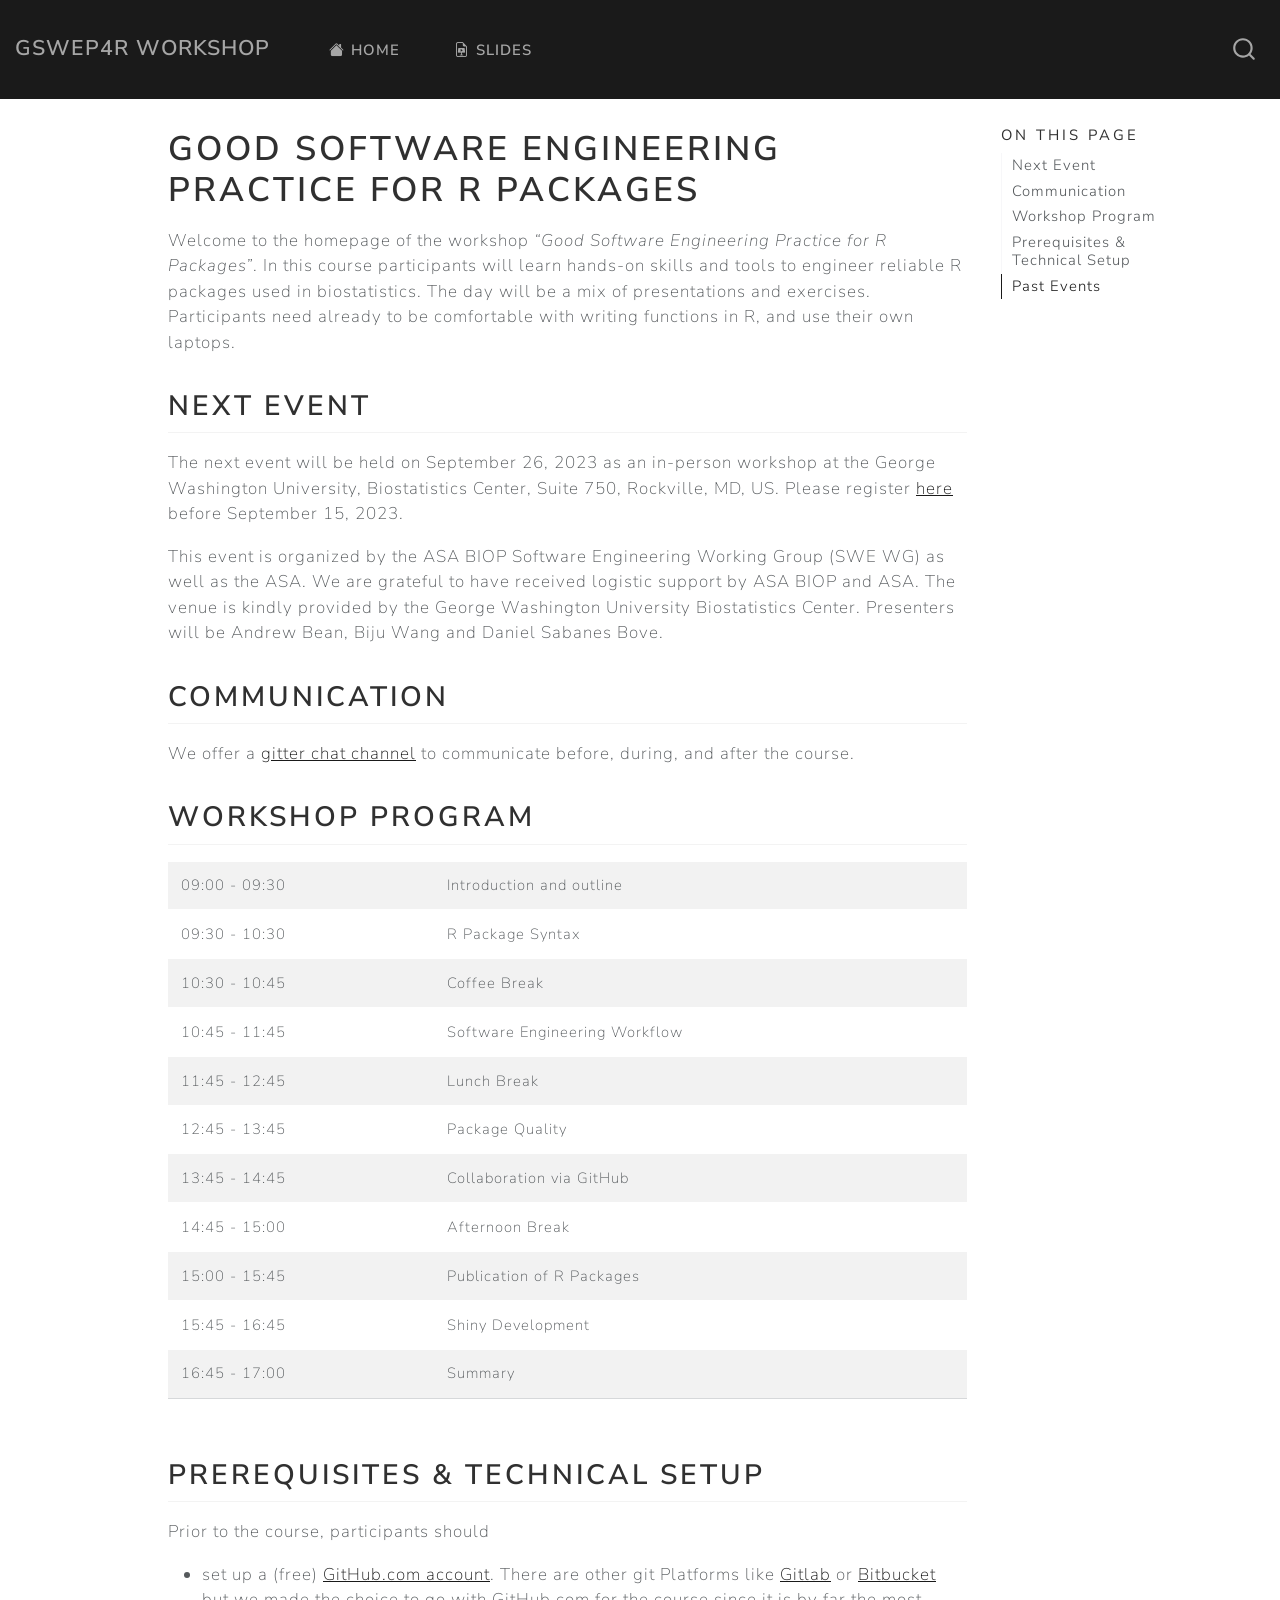
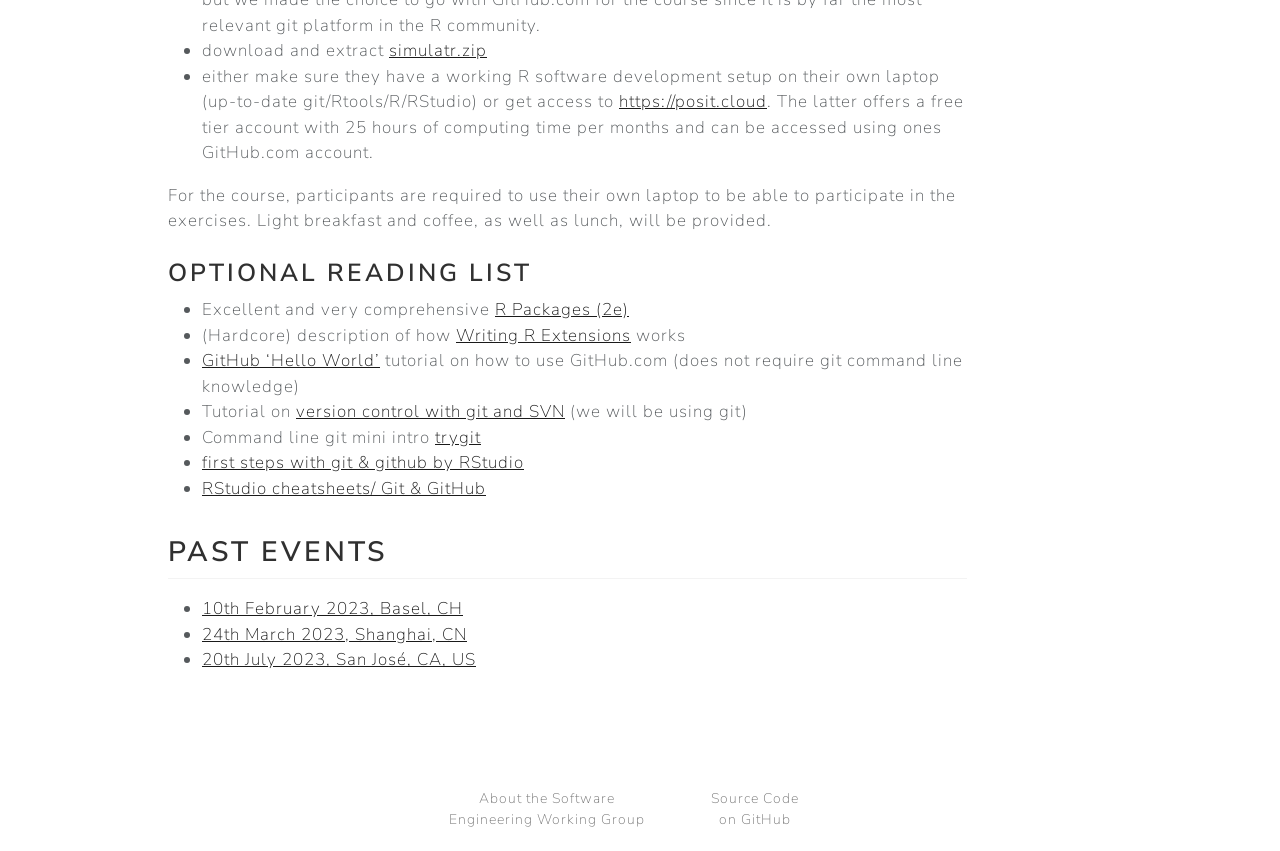
==== commit 67ebcaac: "deploy: 60281ad23e67b066acdd5855b77d68fc6ff92728" ====
--- a/index.html
+++ b/index.html
@@ -155,10 +155,10 @@
 the original version at https://github.com/openpharma/workshop-r-swe.
 Important: To use this work you must provide the name of the creators (initial authors), a link to the material, a link to the license, and indicate if changes were made.
 -->
-<p>Welcome to the homepage of the workshop <em>“Good Software Engineering Practice for R Packages”</em>. In this course participants will learn hands-on skills and tools to engineer reliable R packages used in biostatistics. The day will be a mix of presentations and exercises. Participants need to be comfortable with writing functions in R and use their own laptops.</p>
+<p>Welcome to the homepage of the workshop <em>“Good Software Engineering Practice for R Packages”</em>. In this course participants will learn hands-on skills and tools to engineer reliable R packages used in biostatistics. The day will be a mix of presentations and exercises. Participants need already to be comfortable with writing functions in R, and use their own laptops.</p>
 <section id="next-event" class="level2">
 <h2 class="anchored" data-anchor-id="next-event">Next Event</h2>
-<p>The next event will be held on September 26, 2023 as an in-person workshop at the George Washington University, Biostatistics Center, Suite 750, Rockville, MD, US. If you are faculty or staff of George Washington University, please register <a href="https://www.eventbrite.com/e/good-software-engineering-practice-for-r-packages-tickets-675076410717?aff=oddtdtcreator">here</a> by 21 July to profit from the special early bird registration fee. Afterwards general registration will open at a higher registration fee.</p>
+<p>The next event will be held on September 26, 2023 as an in-person workshop at the George Washington University, Biostatistics Center, Suite 750, Rockville, MD, US. Please register <a href="https://www.eventbrite.com/e/good-software-engineering-practice-for-r-packages-tickets-675076410717?aff=oddtdtcreator">here</a> before September 15, 2023.</p>
 <p>This event is organized by the ASA BIOP Software Engineering Working Group (SWE WG) as well as the ASA. We are grateful to have received logistic support by ASA BIOP and ASA. The venue is kindly provided by the George Washington University Biostatistics Center. Presenters will be Andrew Bean, Biju Wang and Daniel Sabanes Bove.</p>
 </section>
 <section id="communication" class="level2">
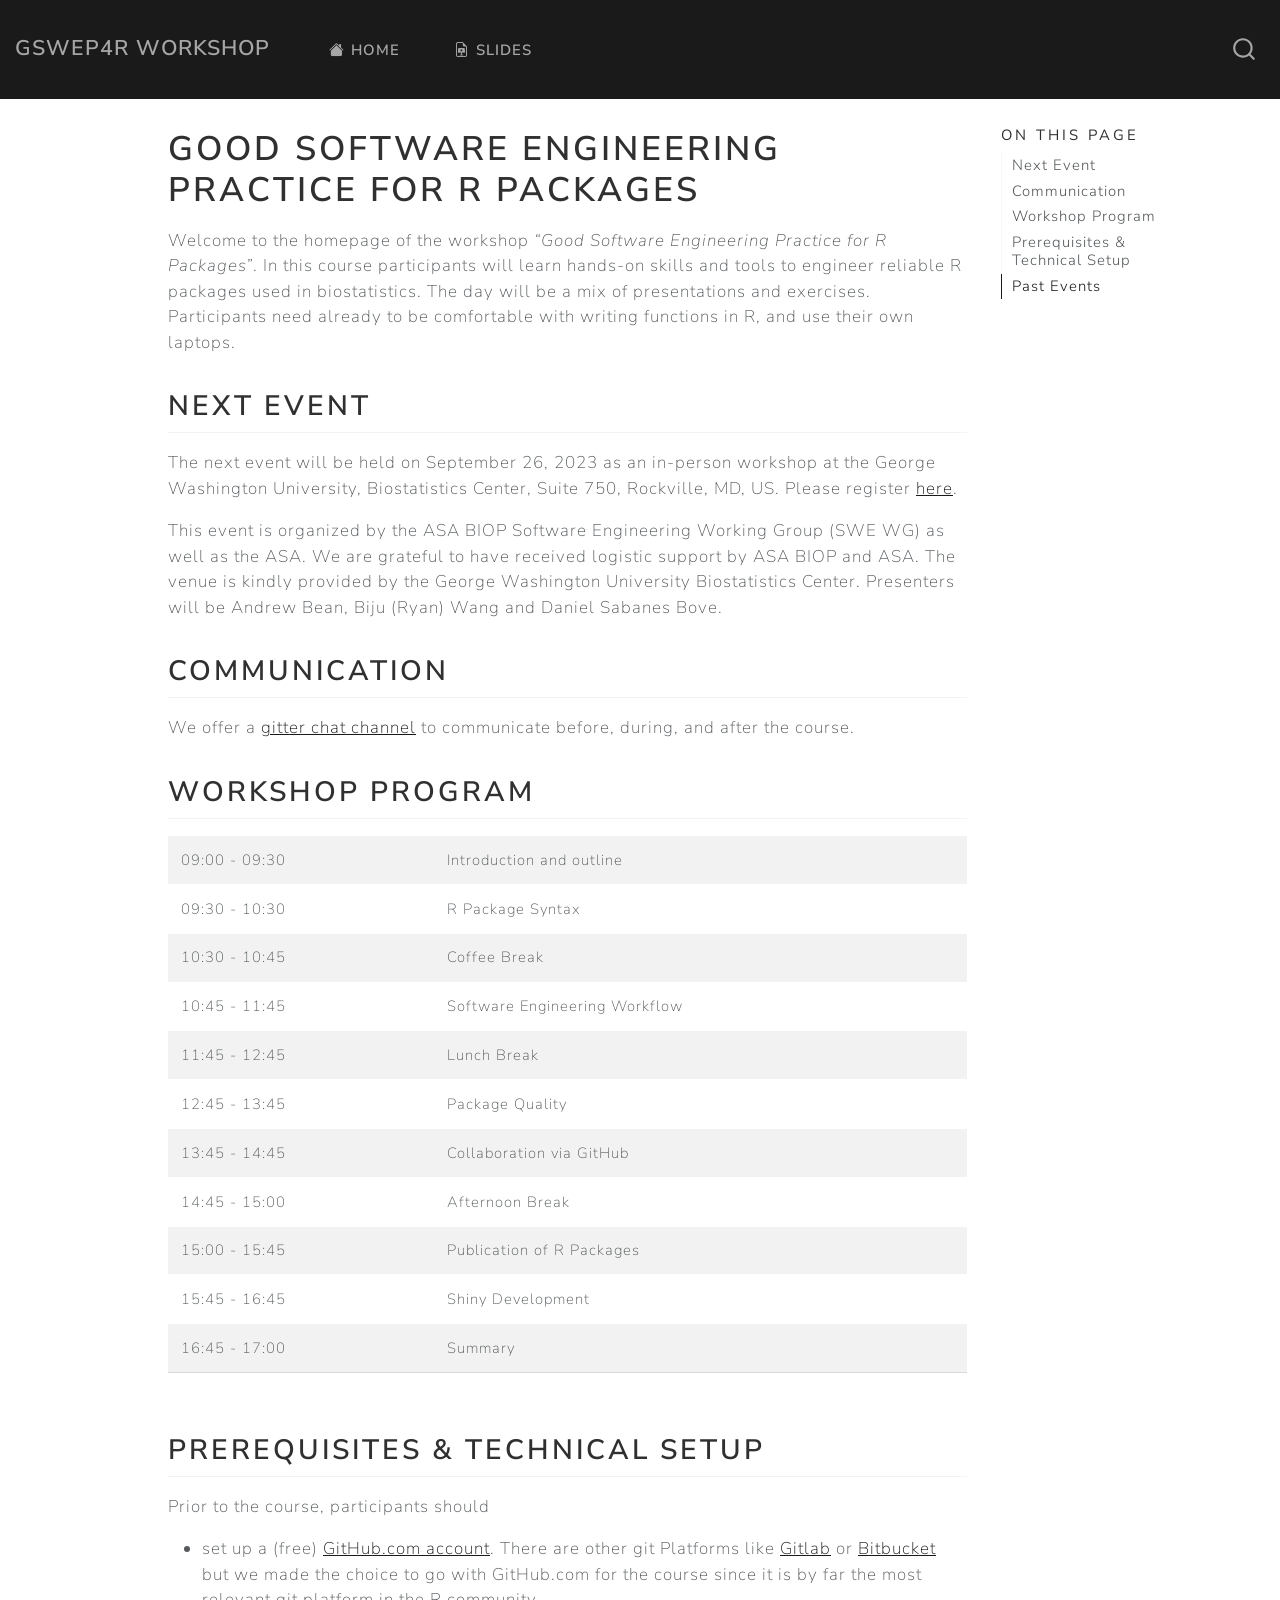
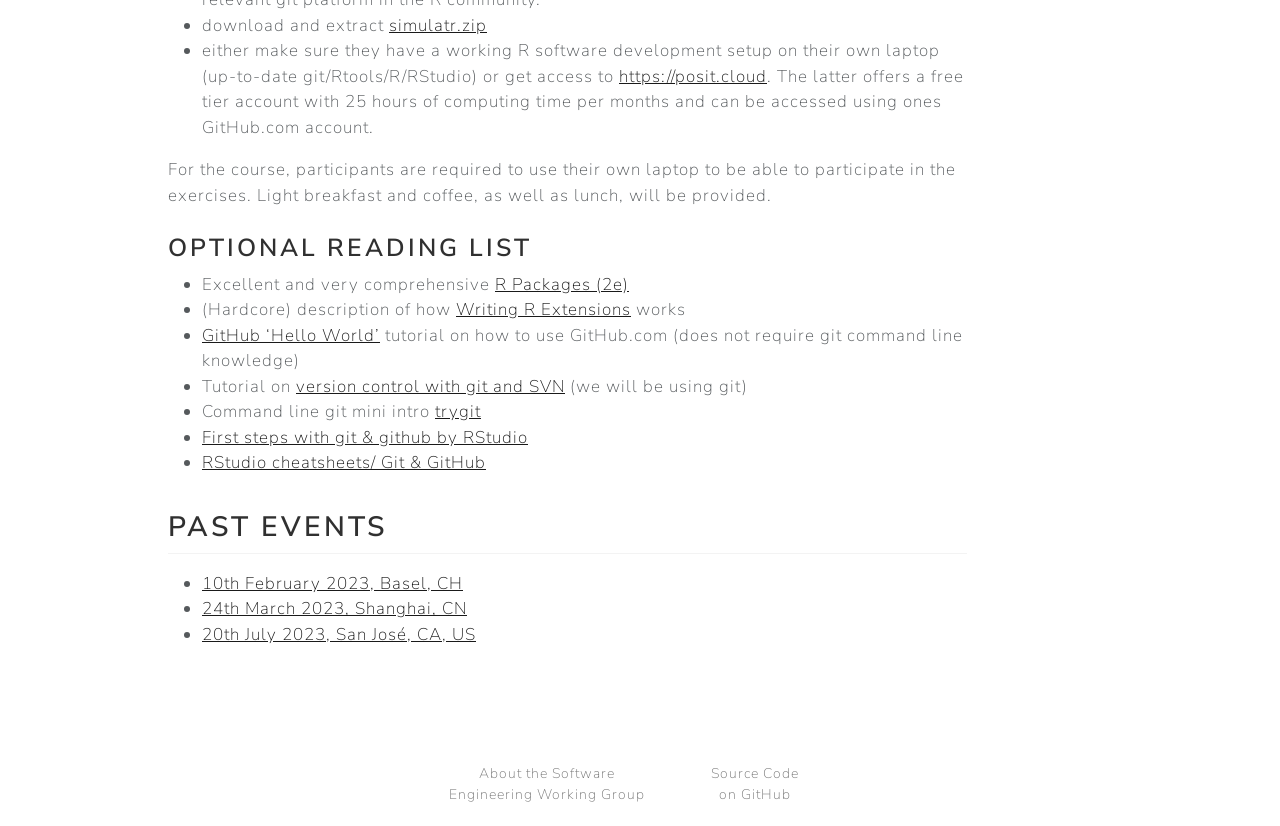
==== commit 27ba62ce: "deploy: 4ea2fa918a067ba0a94adc95e4ed9e27dfb712f4" ====
--- a/index.html
+++ b/index.html
@@ -2,7 +2,7 @@
 <html xmlns="http://www.w3.org/1999/xhtml" lang="en" xml:lang="en"><head>
 
 <meta charset="utf-8">
-<meta name="generator" content="quarto-1.3.433">
+<meta name="generator" content="quarto-1.3.450">
 
 <meta name="viewport" content="width=device-width, initial-scale=1.0, user-scalable=yes">
 
@@ -158,8 +158,8 @@
 <p>Welcome to the homepage of the workshop <em>“Good Software Engineering Practice for R Packages”</em>. In this course participants will learn hands-on skills and tools to engineer reliable R packages used in biostatistics. The day will be a mix of presentations and exercises. Participants need already to be comfortable with writing functions in R, and use their own laptops.</p>
 <section id="next-event" class="level2">
 <h2 class="anchored" data-anchor-id="next-event">Next Event</h2>
-<p>The next event will be held on September 26, 2023 as an in-person workshop at the George Washington University, Biostatistics Center, Suite 750, Rockville, MD, US. Please register <a href="https://www.eventbrite.com/e/good-software-engineering-practice-for-r-packages-tickets-675076410717?aff=oddtdtcreator">here</a> before September 15, 2023.</p>
-<p>This event is organized by the ASA BIOP Software Engineering Working Group (SWE WG) as well as the ASA. We are grateful to have received logistic support by ASA BIOP and ASA. The venue is kindly provided by the George Washington University Biostatistics Center. Presenters will be Andrew Bean, Biju Wang and Daniel Sabanes Bove.</p>
+<p>The next event will be held on September 26, 2023 as an in-person workshop at the George Washington University, Biostatistics Center, Suite 750, Rockville, MD, US. Please register <a href="https://www.eventbrite.com/e/good-software-engineering-practice-for-r-packages-tickets-675076410717?aff=oddtdtcreator">here</a>.</p>
+<p>This event is organized by the ASA BIOP Software Engineering Working Group (SWE WG) as well as the ASA. We are grateful to have received logistic support by ASA BIOP and ASA. The venue is kindly provided by the George Washington University Biostatistics Center. Presenters will be Andrew Bean, Biju (Ryan) Wang and Daniel Sabanes Bove.</p>
 </section>
 <section id="communication" class="level2">
 <h2 class="anchored" data-anchor-id="communication">Communication</h2>
@@ -237,7 +237,7 @@
 <li><a href="https://docs.github.com/en/get-started/quickstart/hello-world">GitHub ‘Hello World’</a> tutorial on how to use GitHub.com (does not require git command line knowledge)</li>
 <li>Tutorial on <a href="https://support.posit.co/hc/en-us/articles/200532077-Version-Control-with-Git-and-SVN">version control with git and SVN</a> (we will be using git)</li>
 <li>Command line git mini intro <a href="https://trygit.js.org/">trygit</a></li>
-<li><a href="https://www.youtube.com/watch?v=jN6tvgt3GK8">first steps with git &amp; github by RStudio</a></li>
+<li><a href="https://www.youtube.com/watch?v=jN6tvgt3GK8">First steps with git &amp; github by RStudio</a></li>
 <li><a href="https://github.com/rstudio/cheatsheets/blob/main/git-github.pdf">RStudio cheatsheets/ Git &amp; GitHub</a></li>
 </ul>
 </section>
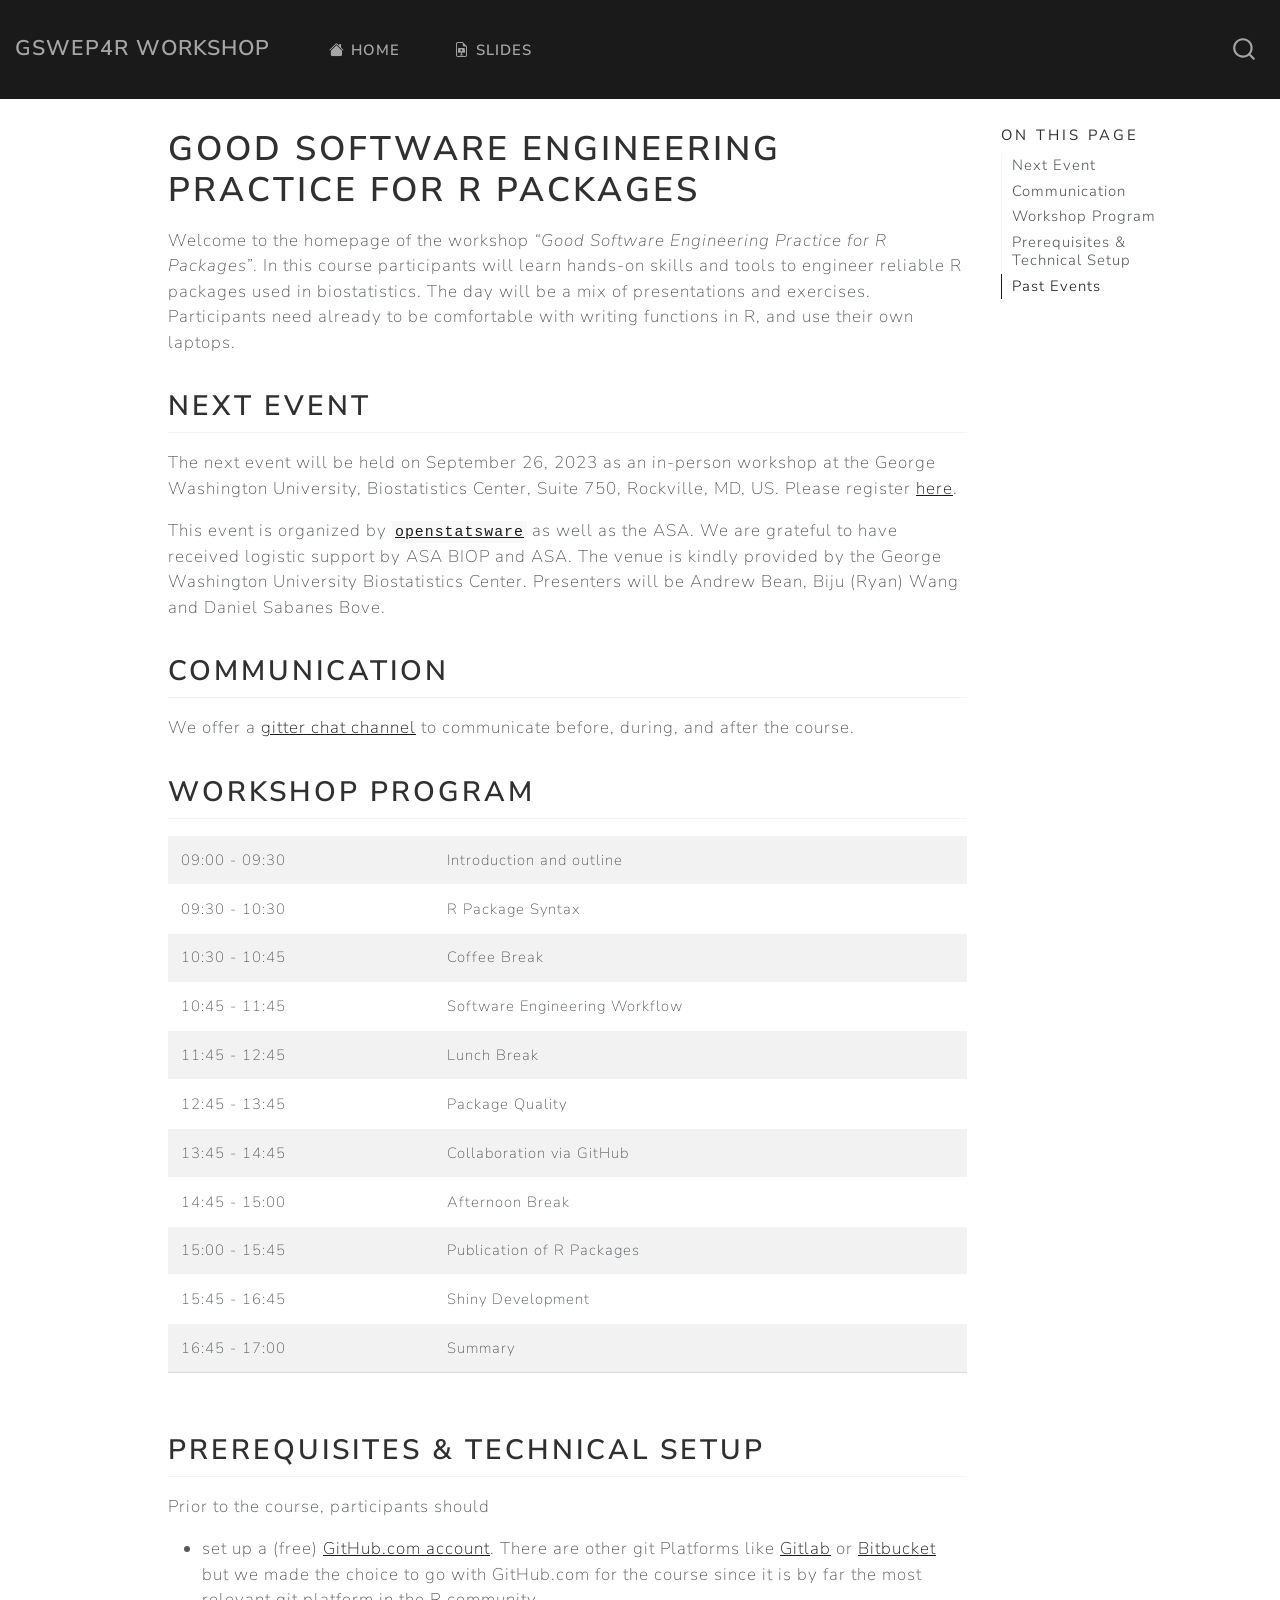
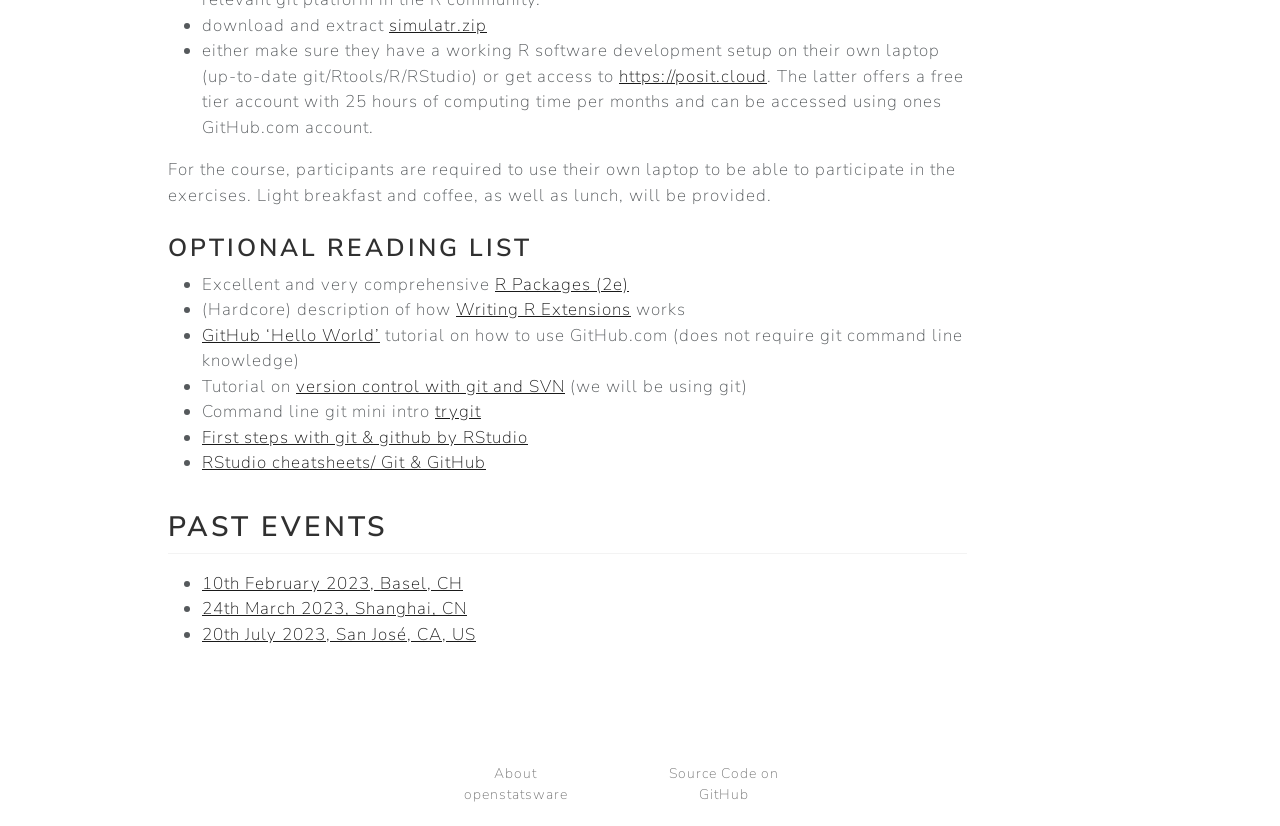
==== commit 22e300e7: "deploy: ab1a1a8c31e3898f0c4ccf9e1d9187663e07baaa" ====
--- a/index.html
+++ b/index.html
@@ -159,7 +159,7 @@
 <section id="next-event" class="level2">
 <h2 class="anchored" data-anchor-id="next-event">Next Event</h2>
 <p>The next event will be held on September 26, 2023 as an in-person workshop at the George Washington University, Biostatistics Center, Suite 750, Rockville, MD, US. Please register <a href="https://www.eventbrite.com/e/good-software-engineering-practice-for-r-packages-tickets-675076410717?aff=oddtdtcreator">here</a>.</p>
-<p>This event is organized by the ASA BIOP Software Engineering Working Group (SWE WG) as well as the ASA. We are grateful to have received logistic support by ASA BIOP and ASA. The venue is kindly provided by the George Washington University Biostatistics Center. Presenters will be Andrew Bean, Biju (Ryan) Wang and Daniel Sabanes Bove.</p>
+<p>This event is organized by <a href="https://rconsortium.github.io/asa-biop-swe-wg/"><code>openstatsware</code></a> as well as the ASA. We are grateful to have received logistic support by ASA BIOP and ASA. The venue is kindly provided by the George Washington University Biostatistics Center. Presenters will be Andrew Bean, Biju (Ryan) Wang and Daniel Sabanes Bove.</p>
 </section>
 <section id="communication" class="level2">
 <h2 class="anchored" data-anchor-id="communication">Communication</h2>
@@ -510,7 +510,7 @@
     <div class="nav-footer-center">
       <ul class="footer-items list-unstyled">
     <li class="nav-item">
-    <a class="nav-link" href="https://rconsortium.github.io/asa-biop-swe-wg/">About the Software Engineering Working Group</a>
+    <a class="nav-link" href="https://rconsortium.github.io/asa-biop-swe-wg/">About openstatsware</a>
   </li>  
     <li class="nav-item">
     <a class="nav-link" href="https://github.com/openpharma/workshop-r-swe-md">Source Code on GitHub</a>
